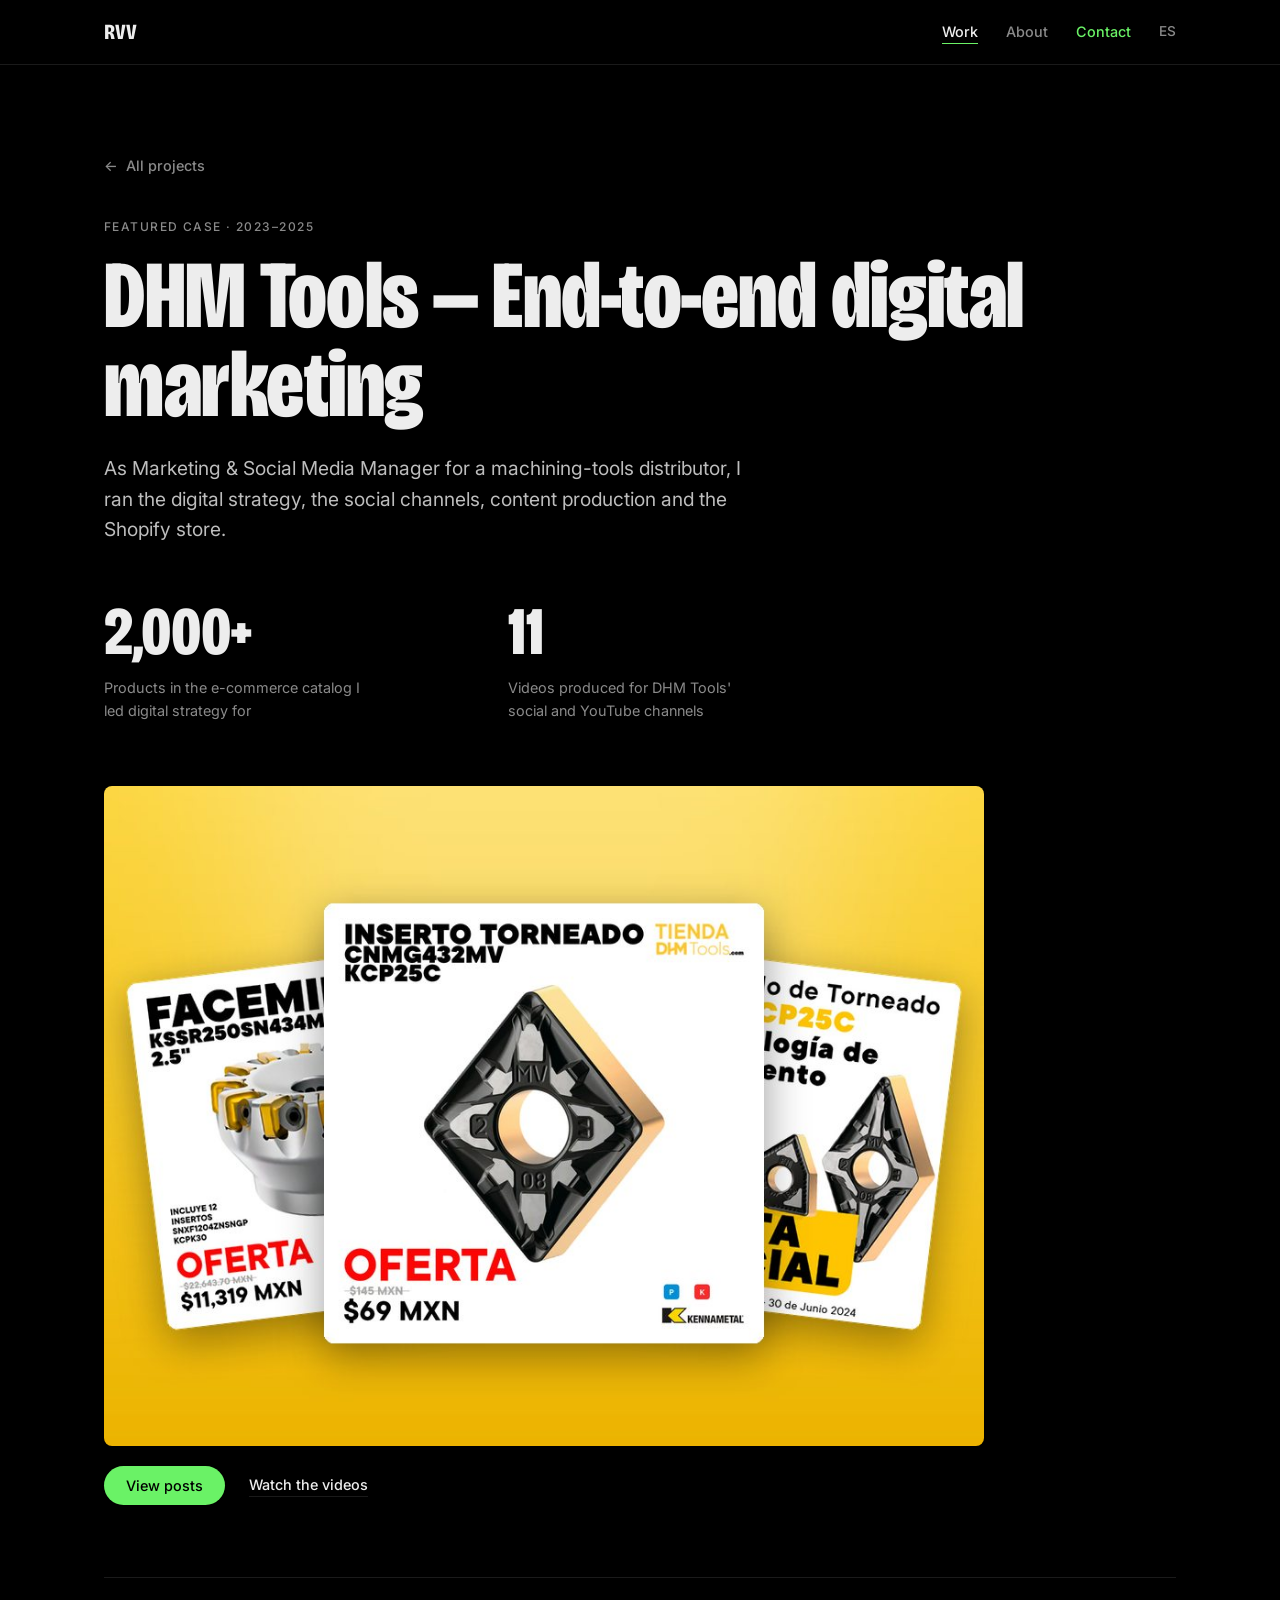
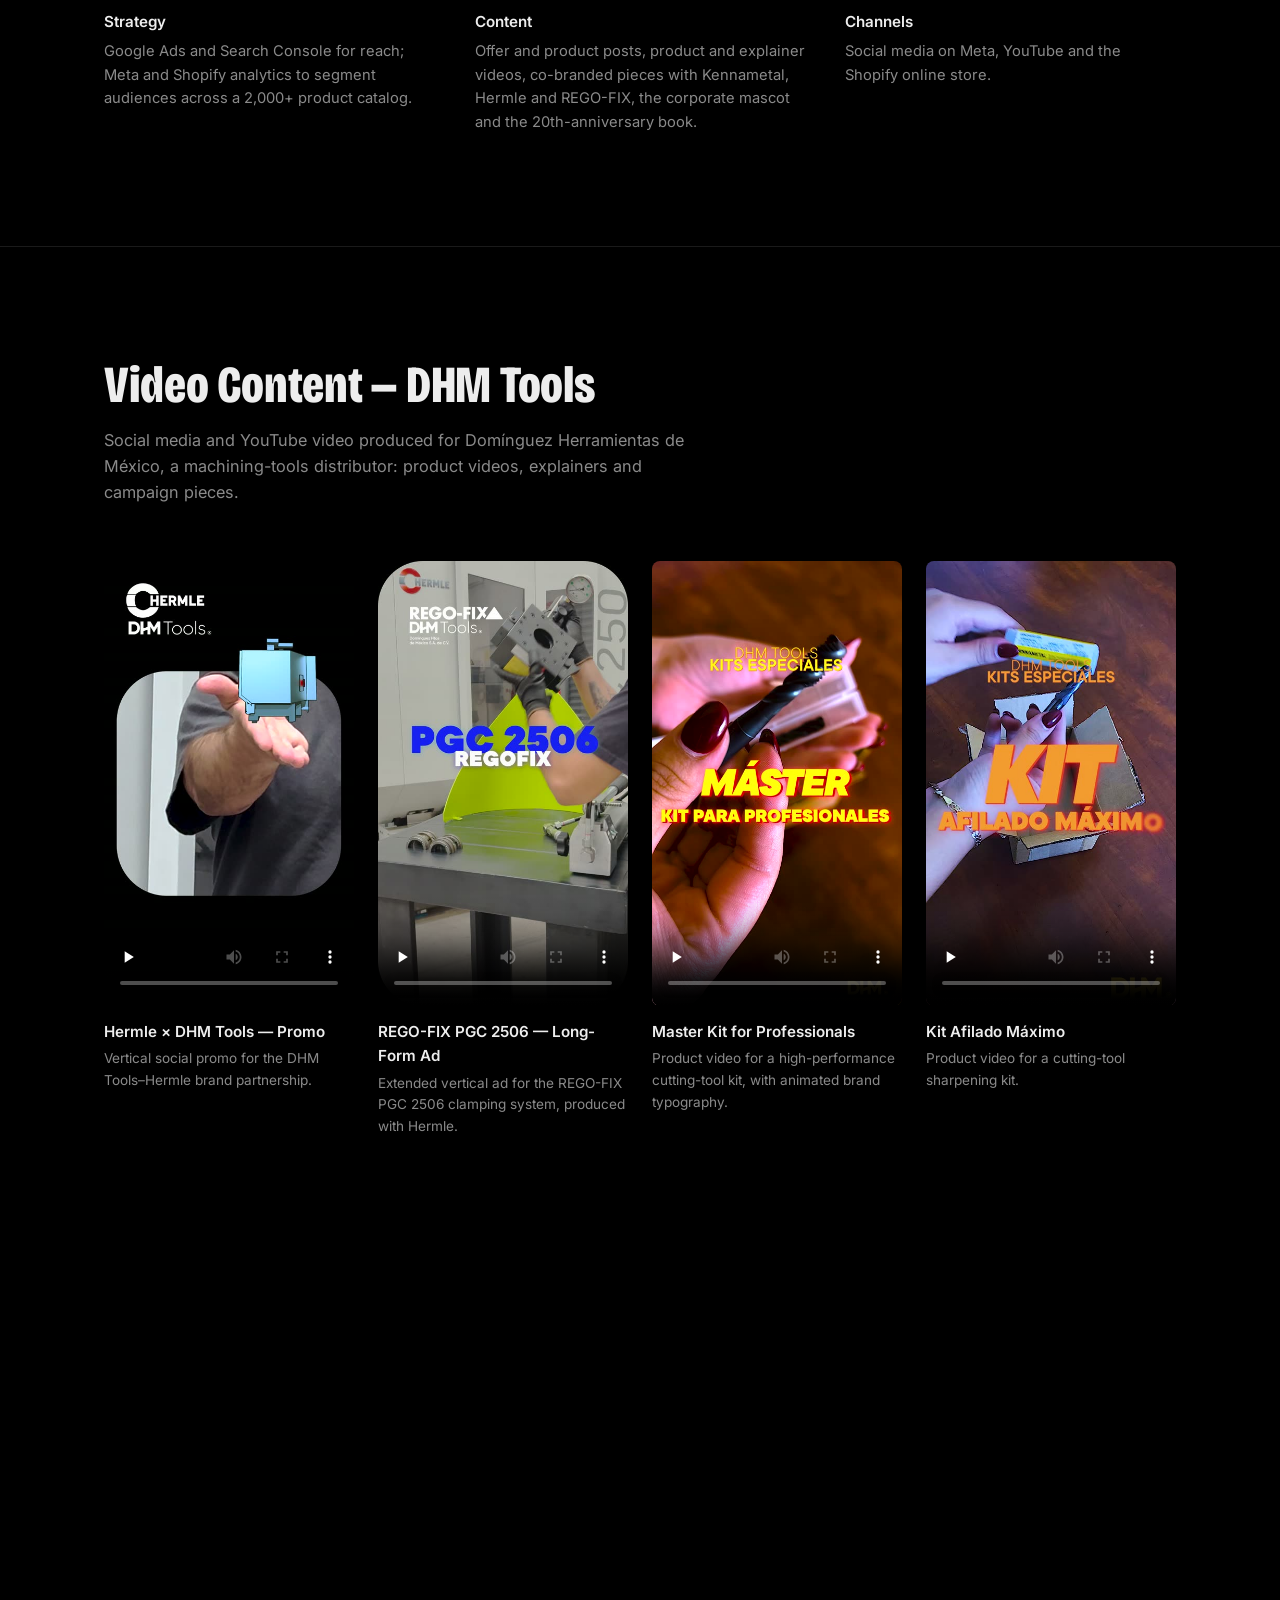
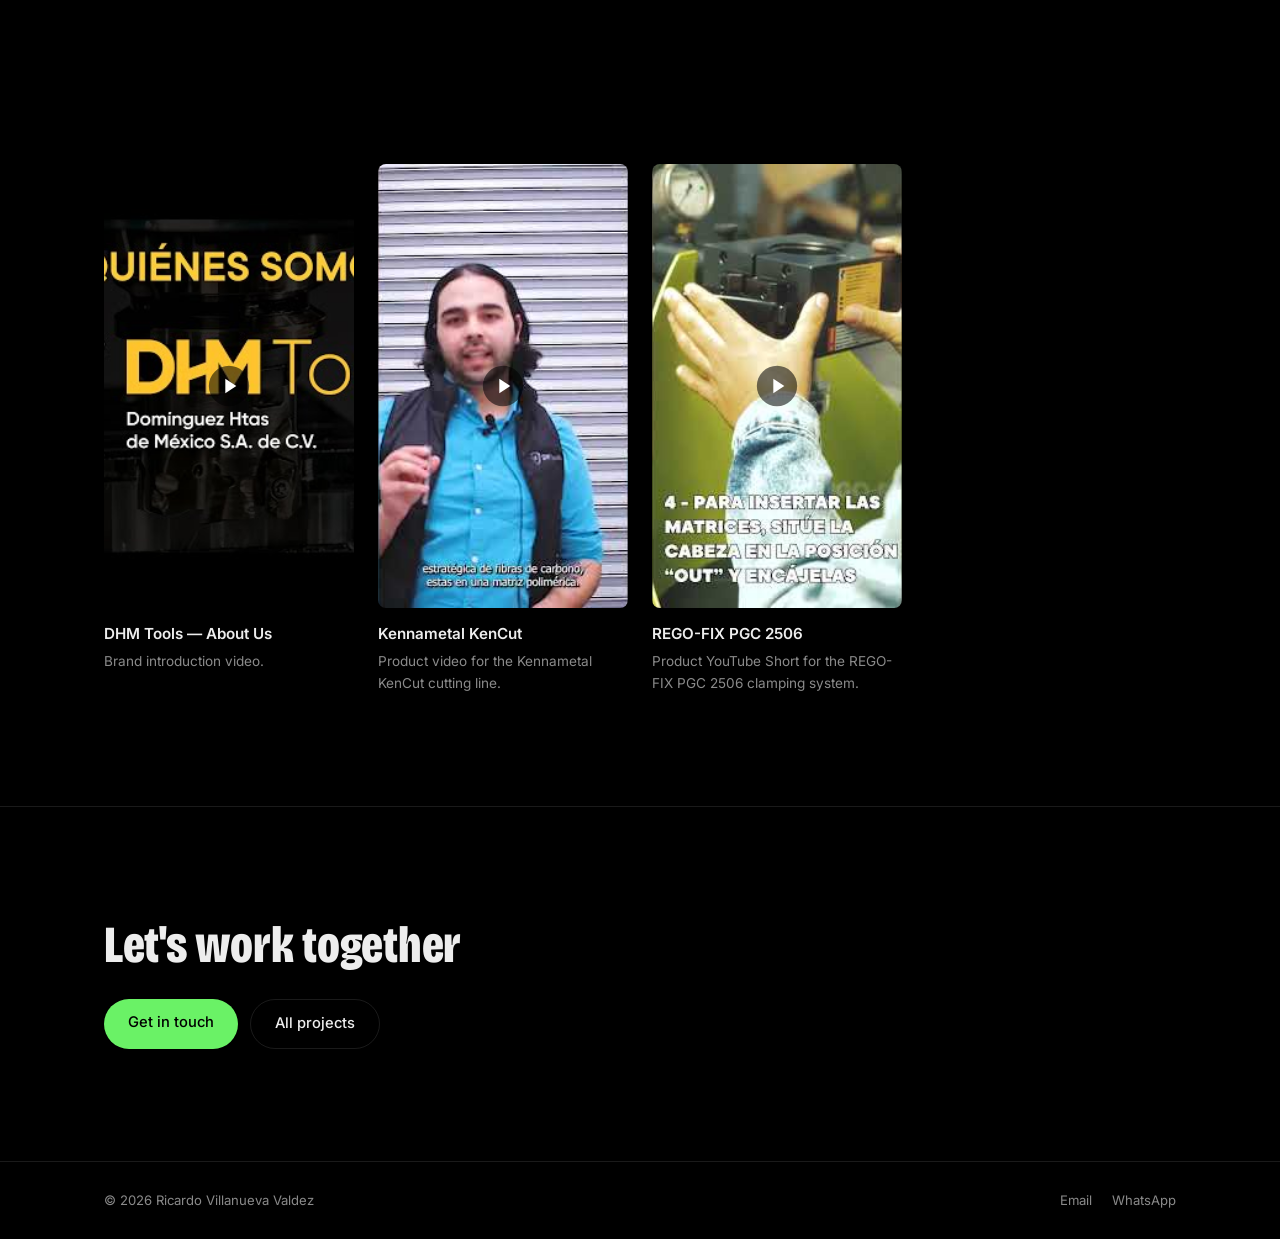
==== dhm.html @ f590eef9 "Split the portfolio into Home / Work / DHM case / About / Contact pages - Home's first screen is jus" ====
<!DOCTYPE html>
<html lang="en">
<head>
<meta charset="UTF-8">
<meta name="viewport" content="width=device-width, initial-scale=1.0">
<meta name="theme-color" content="#000000">
<title>DHM Tools case — Ricardo Villanueva Valdez</title>
<meta name="description" content="Case study: end-to-end digital marketing for DHM Tools — strategy, social media, content production and the Shopify store.">
<meta property="og:type" content="website">
<meta property="og:title" content="DHM Tools case — Ricardo Villanueva Valdez">
<meta property="og:description" content="Case study: end-to-end digital marketing for DHM Tools — strategy, social media, content production and the Shopify store.">
<link rel="preconnect" href="https://fonts.googleapis.com">
<link rel="preconnect" href="https://fonts.gstatic.com" crossorigin>
<link href="https://fonts.googleapis.com/css2?family=Bricolage+Grotesque:opsz,wdth,wght@96,75..100,700..800&family=Inter:wght@400;500;600&display=swap" rel="stylesheet">
<link rel="stylesheet" href="styles.css">
</head>
<body data-page="dhm">

<header class="nav" id="nav">
  <div class="wrap nav-inner">
    <a href="index.html" class="logo">RVV</a>
    <nav class="nav-links" id="navLinks">
      <a href="work.html" aria-current="true" data-i18n="nav.work">Work</a>
      <a href="about.html" data-i18n="nav.about">About</a>
      <a href="contact.html" class="nav-cta" data-i18n="nav.contact">Contact</a>
      <button class="lang-toggle" id="langToggle" type="button" aria-label="Switch language">ES</button>
    </nav>
  </div>
</header>

<main>

  <section class="section page">
    <div class="wrap">
      <a class="back-link" href="work.html" data-i18n="case.back">All projects</a>
      <p class="eyebrow" data-i18n="case.eyebrow">Featured case · 2023–2025</p>
      <h1 class="page-title" data-i18n="case.title">DHM Tools — End-to-end digital marketing</h1>
      <p class="lead" data-i18n="case.intro">As Marketing &amp; Social Media Manager for a machining-tools distributor, I ran the digital strategy, the social channels, content production and the Shopify store.</p>

      <div class="stats">
        <div class="stat">
          <span class="stat-num">2,000+</span>
          <p class="stat-label" data-i18n="proof.stat1">Products in the e-commerce catalog I led digital strategy for</p>
        </div>
        <div class="stat">
          <span class="stat-num" data-count=".video-card">11</span>
          <p class="stat-label" data-i18n="proof.stat2">Videos produced for DHM Tools' social and YouTube channels</p>
        </div>
      </div>

      <figure class="case-cover">
        <a class="project-media" data-gallery="dhmDesign" href="assets/img/dhm-design-3-full.jpg" target="_blank" rel="noopener" title="Ver galería">
          <img src="assets/img/dhm-cover.jpg" alt="DHM Tools — posts de ofertas y producto para redes sociales">
          <span class="gallery-badge" aria-hidden="true"></span>
        </a>
        <figcaption class="case-actions">
          <button type="button" class="case-btn" data-open-gallery="dhmDesign" data-i18n="case.viewPosts">View posts</button>
          <a class="case-link" href="#videos" data-i18n="case.watchVideos">Watch the videos</a>
        </figcaption>
      </figure>

      <dl class="case-points case-points--page">
        <div>
          <dt data-i18n="case.strategy.title">Strategy</dt>
          <dd data-i18n="case.strategy.desc">Google Ads and Search Console for reach; Meta and Shopify analytics to segment audiences across a 2,000+ product catalog.</dd>
        </div>
        <div>
          <dt data-i18n="case.content.title">Content</dt>
          <dd data-i18n="case.content.desc">Offer and product posts, product and explainer videos, co-branded pieces with Kennametal, Hermle and REGO-FIX, the corporate mascot and the 20th-anniversary book.</dd>
        </div>
        <div>
          <dt data-i18n="case.channels.title">Channels</dt>
          <dd data-i18n="case.channels.desc">Social media on Meta, YouTube and the Shopify online store.</dd>
        </div>
      </dl>
    </div>
  </section>

  <section id="videos" class="section section--alt">
    <div class="wrap">
      <h2 class="section-title" data-i18n="videoReel.title">Video Content — DHM Tools</h2>
      <p class="section-sub" data-i18n="videoReel.sub">Social media and YouTube video produced for Domínguez Herramientas de México, a machining-tools distributor: product videos, explainers and campaign pieces.</p>

      <div class="grid-videos">
        <article class="video-card">
          <div class="video-media">
            <video controls preload="none" poster="assets/video/dhm-final-ahora-si-poster.jpg">
              <source src="assets/video/dhm-final-ahora-si.mp4" type="video/mp4">
            </video>
          </div>
          <div class="video-body">
            <h3 data-i18n="projects.dhmHermle.title">Hermle × DHM Tools — Promo</h3>
            <p data-i18n="projects.dhmHermle.desc">Vertical social promo for the DHM Tools–Hermle brand partnership.</p>
          </div>
        </article>

        <article class="video-card">
          <div class="video-media">
            <video controls preload="none" poster="assets/video/dhm-final-publi-poster.jpg">
              <source src="assets/video/dhm-final-publi.mp4" type="video/mp4">
            </video>
          </div>
          <div class="video-body">
            <h3 data-i18n="projects.dhmPubli.title">DHM Tools — Brand Ad</h3>
            <p data-i18n="projects.dhmPubli.desc">Vertical ad piece for DHM Tools social media campaigns.</p>
          </div>
        </article>

        <article class="video-card">
          <div class="video-media">
            <video controls preload="none" poster="assets/video/dhm-kit-profesionales-poster.jpg">
              <source src="assets/video/dhm-kit-profesionales.mp4" type="video/mp4">
            </video>
          </div>
          <div class="video-body">
            <h3 data-i18n="projects.dhmKitPro.title">Master Kit for Professionals</h3>
            <p data-i18n="projects.dhmKitPro.desc">Product video for a high-performance cutting-tool kit, with animated brand typography.</p>
          </div>
        </article>

        <article class="video-card">
          <div class="video-media">
            <video controls preload="none" poster="assets/video/dhm-kit-afilado-maximo-poster.jpg">
              <source src="assets/video/dhm-kit-afilado-maximo.mp4" type="video/mp4">
            </video>
          </div>
          <div class="video-body">
            <h3 data-i18n="projects.dhmKitAfilado.title">Kit Afilado Máximo</h3>
            <p data-i18n="projects.dhmKitAfilado.desc">Product video for a cutting-tool sharpening kit.</p>
          </div>
        </article>

        <article class="video-card">
          <div class="video-media">
            <video controls preload="none" poster="assets/video/dhm-acero-poster.jpg">
              <source src="assets/video/dhm-acero.mp4" type="video/mp4">
            </video>
          </div>
          <div class="video-body">
            <h3 data-i18n="projects.dhmAcero.title">ACERO (Steel)</h3>
            <p data-i18n="projects.dhmAcero.desc">Animated explainer on steel grades for cutting tools.</p>
          </div>
        </article>

        <article class="video-card">
          <div class="video-media">
            <video controls preload="none" poster="assets/video/dhm-dia-del-ingeniero-poster.jpg">
              <source src="assets/video/dhm-dia-del-ingeniero.mp4" type="video/mp4">
            </video>
          </div>
          <div class="video-body">
            <h3 data-i18n="projects.dhmIngeniero.title">Engineer's Day</h3>
            <p data-i18n="projects.dhmIngeniero.desc">Commemorative video for the Engineer's Day campaign.</p>
          </div>
        </article>

        <article class="video-card">
          <a class="video-media" href="https://youtu.be/N_RsyqBEWCQ" target="_blank" rel="noopener" title="Ver en YouTube">
            <img src="assets/video/dhm-yt-ktm-3vsf-poster.jpg" alt="KTM 3VSF" loading="lazy">
            <span class="play-badge" aria-hidden="true"><svg viewBox="0 0 24 24" fill="white"><circle cx="12" cy="12" r="11" fill="rgba(0,0,0,0.55)"/><path d="M10 8l6 4-6 4z" fill="white"/></svg></span>
          </a>
          <div class="video-body">
            <h3 data-i18n="projects.dhmKtm.title">KTM 3VSF</h3>
            <p data-i18n="projects.dhmKtm.desc">Product video for the KTM 3VSF grinding machine.</p>
          </div>
        </article>

        <article class="video-card">
          <a class="video-media video-media--wide" href="https://youtu.be/oJQb-z72P_o" target="_blank" rel="noopener" title="Ver en YouTube">
            <img src="assets/video/dhm-yt-rectificadora-kent-poster.jpg" alt="Rectificadora CGS 618M de Kent USA" loading="lazy">
            <span class="play-badge" aria-hidden="true"><svg viewBox="0 0 24 24" fill="white"><circle cx="12" cy="12" r="11" fill="rgba(0,0,0,0.55)"/><path d="M10 8l6 4-6 4z" fill="white"/></svg></span>
          </a>
          <div class="video-body">
            <h3 data-i18n="projects.dhmKent.title">Kent USA CGS 618M Grinder</h3>
            <p data-i18n="projects.dhmKent.desc">Product video for the Kent USA CGS 618M cylindrical grinder.</p>
          </div>
        </article>

        <article class="video-card">
          <a class="video-media" href="https://youtu.be/REu9yi24cR8" target="_blank" rel="noopener" title="Ver en YouTube">
            <img src="assets/video/dhm-yt-conocenos-poster.jpg" alt="DHM Tools — Conócenos" loading="lazy">
            <span class="play-badge" aria-hidden="true"><svg viewBox="0 0 24 24" fill="white"><circle cx="12" cy="12" r="11" fill="rgba(0,0,0,0.55)"/><path d="M10 8l6 4-6 4z" fill="white"/></svg></span>
          </a>
          <div class="video-body">
            <h3 data-i18n="projects.dhmConocenos.title">DHM Tools — About Us</h3>
            <p data-i18n="projects.dhmConocenos.desc">Brand introduction video.</p>
          </div>
        </article>

        <article class="video-card">
          <a class="video-media" href="https://youtu.be/rIg2DRBKunM" target="_blank" rel="noopener" title="Ver en YouTube">
            <img src="assets/video/dhm-yt-kencut-kennametal-poster.jpg" alt="KenCut de Kennametal" loading="lazy">
            <span class="play-badge" aria-hidden="true"><svg viewBox="0 0 24 24" fill="white"><circle cx="12" cy="12" r="11" fill="rgba(0,0,0,0.55)"/><path d="M10 8l6 4-6 4z" fill="white"/></svg></span>
          </a>
          <div class="video-body">
            <h3 data-i18n="projects.dhmKencut.title">Kennametal KenCut</h3>
            <p data-i18n="projects.dhmKencut.desc">Product video for the Kennametal KenCut cutting line.</p>
          </div>
        </article>

        <article class="video-card">
          <a class="video-media" href="https://youtube.com/shorts/HVVZ8DQklmU" target="_blank" rel="noopener" title="Ver en YouTube">
            <img src="assets/video/dhm-yt-pgc-2506-poster.jpg" alt="REGO-FIX PGC 2506" loading="lazy">
            <span class="play-badge" aria-hidden="true"><svg viewBox="0 0 24 24" fill="white"><circle cx="12" cy="12" r="11" fill="rgba(0,0,0,0.55)"/><path d="M10 8l6 4-6 4z" fill="white"/></svg></span>
          </a>
          <div class="video-body">
            <h3 data-i18n="projects.dhmPgc.title">REGO-FIX PGC 2506</h3>
            <p data-i18n="projects.dhmPgc.desc">Product YouTube Short for the REGO-FIX PGC 2506 clamping system.</p>
          </div>
        </article>
      </div>
    </div>
  </section>

  <section class="section next">
    <div class="wrap next-inner">
      <h2 class="section-title" data-i18n="contact.title">Let's work together</h2>
      <div class="hero-actions">
        <a href="contact.html" class="btn btn-primary" data-i18n="hero.cta2">Get in touch</a>
        <a href="work.html" class="btn btn-ghost" data-i18n="case.back">All projects</a>
      </div>
    </div>
  </section>

  <div class="lightbox" id="lightbox" aria-hidden="true">
    <button class="lightbox-close" id="lightboxClose" aria-label="Close">&times;</button>
    <button class="lightbox-nav lightbox-prev" id="lightboxPrev" aria-label="Previous">&#10094;</button>
    <img class="lightbox-img" id="lightboxImg" src="" alt="">
    <p class="lightbox-caption" id="lightboxCaption"></p>
    <button class="lightbox-nav lightbox-next" id="lightboxNext" aria-label="Next">&#10095;</button>
    <div class="lightbox-counter" id="lightboxCounter"></div>
  </div>
</main>

<footer class="footer">
  <div class="wrap footer-inner">
    <p>&copy; <span id="year"></span> Ricardo Villanueva Valdez</p>
    <p class="footer-links"><a href="mailto:ricardovillanueva0399@gmail.com" data-i18n="footer.email">Email</a><a href="https://wa.me/526144042554" target="_blank" rel="noopener">WhatsApp</a></p>
  </div>
</footer>

<script src="script.js"></script>
</body>
</html>
---- styles.css ----
:root{
  color-scheme:dark;
  --black:#000000;
  --surface:#0d0d0d;
  --ink:#ededed;
  --ink-soft:#bdbdbd;
  --muted:#8a8a8a;
  --border:rgba(255,255,255,0.1);
  --neon:#6AF266;
  --mint:#A1FF9E;
  --radius:8px;
  --maxw:1120px;
  --nav-h:64px;
  --ff-display:'Bricolage Grotesque', 'Arial Narrow', sans-serif;
  --ff:'Inter', system-ui, sans-serif;
  --ease:cubic-bezier(.16,.84,.44,1);
}

*,*::before,*::after{box-sizing:border-box;}
html{scroll-behavior:smooth;}
body{
  margin:0;min-height:100vh;min-height:100svh;
  display:flex;flex-direction:column;
  font-family:var(--ff);
  color:var(--ink);
  background:var(--black);
  line-height:1.6;
  -webkit-font-smoothing:antialiased;
}
main{flex:1;}
img{max-width:100%;display:block;}
a{color:inherit;}
[hidden]{display:none!important;}
a:focus-visible,button:focus-visible{outline:2px solid var(--neon);outline-offset:3px;}
.wrap{max-width:var(--maxw);margin:0 auto;padding:0 24px;}

/* Display type: the name, page and section titles, big numbers */
.intro-name,.page-title,.section-title,.stat-num,.contact-email{
  font-family:var(--ff-display);font-weight:800;font-stretch:75%;
  letter-spacing:-0.005em;line-height:.92;
}

/* Scroll-reveal */
.reveal{
  opacity:0;transform:translateY(16px);
  transition:opacity .6s var(--ease), transform .6s var(--ease);
}
.reveal.is-visible{opacity:1;transform:none;}

@media (prefers-reduced-motion: reduce){
  html{scroll-behavior:auto;}
  *,*::before,*::after{animation-duration:.001ms!important;animation-delay:0s!important;transition-duration:.001ms!important;}
  .reveal{opacity:1!important;transform:none!important;}
}

/* Nav: always visible, three tabs + language */
.nav{
  position:sticky;top:0;z-index:50;
  background:rgba(0,0,0,0.85);
  backdrop-filter:blur(8px);
  border-bottom:1px solid var(--border);
}
.nav-inner{display:flex;align-items:center;justify-content:space-between;gap:16px;height:var(--nav-h);}
.logo{font-family:var(--ff-display);font-weight:800;font-stretch:75%;font-size:1.35rem;letter-spacing:0.01em;text-decoration:none;}
.nav-links{display:flex;align-items:center;gap:28px;}
.nav-links a{text-decoration:none;font-weight:500;font-size:0.9rem;color:var(--muted);transition:color .2s ease;}
.nav-links a:hover,.nav-links a[aria-current]{color:var(--ink);}
.nav-links a[aria-current]{text-decoration:underline;text-decoration-color:var(--neon);text-underline-offset:6px;text-decoration-thickness:1px;}
.nav-links a.nav-cta{color:var(--neon);}
.nav-links a.nav-cta:hover{color:var(--mint);}
.lang-toggle{
  font-family:var(--ff);font-weight:500;font-size:0.85rem;line-height:1;
  background:none;color:var(--muted);border:0;padding:4px 0;cursor:pointer;
  transition:color .2s ease;
}
.lang-toggle:hover{color:var(--ink);}

/* Home: first screen is the name and what he does */
.intro{
  min-height:calc(100vh - var(--nav-h));min-height:calc(100svh - var(--nav-h));
  display:flex;flex-direction:column;justify-content:center;
  padding:72px 0;border-bottom:1px solid var(--border);
}
.intro-inner{width:100%;animation:fadeUp .9s var(--ease) both;}
@keyframes fadeUp{from{opacity:0;transform:translateY(12px);}}
.tags{display:flex;flex-wrap:wrap;margin:0 0 24px;}
.tag{font-weight:500;font-size:0.78rem;text-transform:uppercase;letter-spacing:0.12em;color:var(--muted);}
.tag:not(:last-child)::after{content:'/';margin:0 12px;opacity:0.5;}
.intro-name{font-size:clamp(3.2rem,11vw,9rem);color:#f4f4f4;margin:0 0 32px;}
.intro-role{font-size:clamp(1.05rem,1.6vw,1.25rem);color:var(--ink-soft);max-width:600px;margin:0 0 36px;}
.hero-actions{display:flex;gap:12px;flex-wrap:wrap;}

.btn{
  display:inline-block;padding:12px 24px;border-radius:999px;font-weight:500;
  text-decoration:none;font-size:0.92rem;
  transition:background-color .2s ease, border-color .2s ease, color .2s ease;
}
.btn-primary{background:var(--neon);color:var(--black);}
.btn-primary:hover{background:var(--mint);}
.btn-ghost{color:var(--ink);border:1px solid var(--border);}
.btn-ghost:hover{border-color:var(--ink);}

/* Sections and page heads */
.section{padding:112px 0;}
.section--alt{border-top:1px solid var(--border);border-bottom:1px solid var(--border);}
.section--alt + .section--alt{border-top:0;}
.section--flush{padding-top:0;}
.section.page{padding:88px 0 112px;}
.page-title{font-size:clamp(2.8rem,8vw,6rem);margin:0 0 24px;}
.section-title{font-size:clamp(2rem,4.5vw,3.25rem);line-height:1;margin:0 0 16px;}
.section-sub{color:var(--muted);max-width:600px;margin:0 0 56px;font-size:1.02rem;}
.lead{font-size:clamp(1.05rem,1.5vw,1.2rem);color:var(--ink-soft);max-width:640px;margin:0 0 56px;}
.lead:last-child{margin-bottom:0;}
.eyebrow{font-weight:500;font-size:0.75rem;text-transform:uppercase;letter-spacing:0.12em;color:var(--muted);margin:0 0 16px;}
.section-head{display:flex;flex-wrap:wrap;align-items:baseline;justify-content:space-between;gap:12px 24px;margin-bottom:48px;}
.section-head .section-title{margin:0;}
.more-link,.back-link{font-weight:500;font-size:0.9rem;text-decoration:none;}
.more-link{color:var(--neon);}
.more-link::after{content:'\2192';display:inline-block;margin-left:8px;transition:transform .2s ease;}
.more-link:hover::after{transform:translateX(4px);}
.back-link{display:inline-block;color:var(--muted);margin-bottom:40px;transition:color .2s ease;}
.back-link::before{content:'\2190';display:inline-block;margin-right:8px;}
.back-link:hover{color:var(--ink);}

/* Closing call to action on inner pages */
.next-inner{display:flex;flex-direction:column;align-items:flex-start;gap:28px;}
.next-inner .section-title{margin:0;}

/* Brands strip (home) */
.proof{padding:56px 0;}
.brands{display:flex;flex-wrap:wrap;align-items:baseline;gap:8px 24px;}
.brands-label{font-weight:500;font-size:0.75rem;text-transform:uppercase;letter-spacing:0.12em;color:var(--muted);}
.brands-list{list-style:none;margin:0;padding:0;display:flex;flex-wrap:wrap;font-size:0.92rem;}
.brands-list li{white-space:nowrap;}
.brands-list li:not(:last-child)::after{content:'·';margin:0 10px;color:var(--muted);}

/* Stats (DHM case) */
.stats{display:grid;grid-template-columns:repeat(auto-fit,minmax(220px,1fr));gap:32px 48px;max-width:760px;margin:0 0 64px;}
.stat-num{display:inline-block;font-size:clamp(2.8rem,6vw,4.25rem);}
.stat-label{margin:12px 0 0;color:var(--muted);font-size:0.9rem;max-width:260px;}

/* Expertise: one row per area (About) */
.grid-work{border-bottom:1px solid var(--border);margin-top:40px;}
.card{
  display:grid;grid-template-columns:4rem minmax(0,1fr) minmax(0,1.4fr);column-gap:32px;
  padding:32px 0;border-top:1px solid var(--border);
}
.card-media{grid-column:1;grid-row:1 / span 3;}
.card-icon{font-size:0.85rem;color:var(--muted);font-variant-numeric:tabular-nums;}
.card h3{grid-column:2;grid-row:1 / span 3;font-size:1.15rem;font-weight:600;letter-spacing:-0.01em;margin:0;}
.card > p,.card-link{grid-column:3;}
.card p{margin:0;color:var(--muted);font-size:0.95rem;}
.card p.card-tools{display:flex;flex-wrap:wrap;margin-top:12px;font-size:0.8rem;}
.card-tools span{white-space:nowrap;}
.card-tools span:not(:last-child)::after{content:'·';margin:0 8px;}
.card-link{justify-self:start;margin-top:14px;font-weight:500;font-size:0.85rem;color:var(--neon);text-decoration:none;}
.card-link::after{content:'\2192';display:inline-block;margin-left:6px;transition:transform .2s ease;}
.card-link:hover::after{transform:translateX(4px);}

/* Projects */
.lead + .filters{margin-top:-16px;}
.filters{display:flex;flex-wrap:wrap;gap:8px 24px;margin:0 0 48px;}
.filter-btn{
  font-family:var(--ff);font-weight:500;font-size:0.9rem;line-height:1;
  background:none;color:var(--muted);border:0;border-bottom:1px solid transparent;
  padding:6px 0;cursor:pointer;transition:color .2s ease, border-color .2s ease;
}
.filter-btn:hover{color:var(--ink);}
.filter-btn.is-active{color:var(--ink);border-bottom-color:var(--neon);}
.grid-projects{display:grid;grid-template-columns:repeat(auto-fit,minmax(280px,1fr));gap:56px 32px;}
.project{display:flex;flex-direction:column;}
.project-media{display:block;position:relative;aspect-ratio:4/3;overflow:hidden;border-radius:var(--radius);background:var(--surface);cursor:pointer;}
.project-media img{width:100%;height:100%;object-fit:cover;transition:transform .6s var(--ease);}
.project-media:hover img{transform:scale(1.03);}
.gallery-badge{
  position:absolute;bottom:10px;right:10px;background:rgba(0,0,0,0.7);color:#fff;
  font-weight:500;font-size:0.75rem;padding:3px 9px;border-radius:999px;
  opacity:0;transition:opacity .2s ease;
}
.gallery-badge:empty{display:none;}
.project-media:hover .gallery-badge{opacity:1;}
.project-body{display:flex;flex-direction:column;flex:1;padding-top:18px;}
.project-tag{font-weight:500;font-size:0.72rem;text-transform:uppercase;letter-spacing:0.1em;color:var(--muted);margin-bottom:8px;}
.project-body h3{font-size:1.05rem;font-weight:600;letter-spacing:-0.01em;margin:0 0 6px;}
.project-body p{margin:0;color:var(--muted);font-size:0.92rem;}
.project-body .project-meta{margin-top:auto;padding-top:12px;font-size:0.8rem;opacity:0.7;}

/* Featured case card (Work) */
.project--featured{grid-column:1 / -1;display:grid;grid-template-columns:minmax(0,1.4fr) minmax(0,1fr);gap:0 48px;align-items:center;}
.project--featured .project-body{padding:0;}
.project--featured h3{font-family:var(--ff-display);font-weight:800;font-stretch:75%;font-size:clamp(1.8rem,3.2vw,2.6rem);letter-spacing:0;line-height:.98;margin-bottom:16px;}
.project--featured .project-body > p{font-size:1rem;}
.case-actions{display:flex;flex-wrap:wrap;align-items:center;gap:12px 24px;margin-top:28px;}
.case-btn{
  display:inline-block;font-family:var(--ff);font-weight:500;font-size:0.9rem;cursor:pointer;text-decoration:none;
  background:var(--neon);color:var(--black);border:0;border-radius:999px;padding:11px 22px;
  transition:background-color .2s ease;
}
.case-btn:hover{background:var(--mint);}
.case-link{
  font-family:var(--ff);font-weight:500;font-size:0.9rem;color:var(--ink);text-decoration:none;cursor:pointer;
  background:none;border:0;border-bottom:1px solid var(--border);padding:0;transition:border-color .2s ease;
}
.case-link:hover{border-color:var(--ink);}
@media (max-width:820px){
  .project--featured{grid-template-columns:1fr;}
  .project--featured .project-body{padding-top:20px;}
}

/* DHM case page */
.case-cover{margin:0;max-width:880px;}
.case-cover .case-actions{margin-top:20px;}
.case-points{
  margin:0;display:grid;grid-template-columns:repeat(3,minmax(0,1fr));gap:24px 40px;
}
.case-points--page{margin-top:72px;padding-top:32px;border-top:1px solid var(--border);}
.case-points dt{font-weight:600;font-size:0.95rem;margin-bottom:6px;}
.case-points dd{margin:0;color:var(--muted);font-size:0.92rem;}
@media (max-width:820px){
  .case-points{grid-template-columns:1fr;}
}

/* Lightbox */
.lightbox{
  position:fixed;inset:0;background:rgba(0,0,0,0.95);z-index:300;
  display:flex;align-items:center;justify-content:center;
  opacity:0;pointer-events:none;transition:opacity .25s ease;
}
.lightbox.is-open{opacity:1;pointer-events:auto;}
.lightbox-img{max-width:88vw;max-height:82vh;border-radius:4px;}
.lightbox-close,.lightbox-nav{
  position:absolute;background:none;color:#fff;border:0;opacity:0.7;
  cursor:pointer;display:flex;align-items:center;justify-content:center;
  transition:opacity .2s ease;
}
.lightbox-close:hover,.lightbox-nav:hover{opacity:1;}
.lightbox-close{top:16px;right:16px;width:44px;height:44px;font-size:1.6rem;line-height:1;}
.lightbox-nav{top:50%;transform:translateY(-50%);width:48px;height:48px;font-size:1.1rem;}
.lightbox-prev{left:12px;}
.lightbox-next{right:12px;}
.lightbox-caption{
  position:absolute;top:26px;left:50%;transform:translateX(-50%);max-width:70vw;margin:0;
  color:#fff;font-weight:500;font-size:0.9rem;text-align:center;
}
.lightbox-caption:empty{display:none;}
.lightbox-counter{
  position:absolute;bottom:22px;left:50%;transform:translateX(-50%);
  color:var(--muted);font-size:0.85rem;font-variant-numeric:tabular-nums;
}
@media (max-width:640px){
  .lightbox-prev{left:4px;}
  .lightbox-next{right:4px;}
}

/* Video reel (DHM case) */
.grid-videos{display:grid;grid-template-columns:repeat(auto-fit,minmax(200px,1fr));gap:48px 24px;}
.video-card{display:flex;flex-direction:column;}
.video-media{display:block;position:relative;aspect-ratio:9/16;border-radius:var(--radius);background:var(--surface);overflow:hidden;}
.video-media--wide{aspect-ratio:16/9;}
.video-media video,.video-media img{width:100%;height:100%;object-fit:cover;display:block;}
.play-badge{position:absolute;inset:0;display:flex;align-items:center;justify-content:center;pointer-events:none;}
.play-badge svg{width:44px;height:44px;}
.video-body{padding-top:14px;}
.video-body h3{font-size:0.95rem;font-weight:600;margin:0 0 4px;}
.video-body p{margin:0;color:var(--muted);font-size:0.85rem;}

/* Timeline (About) */
.timeline{border-left:1px solid var(--border);padding-left:32px;display:flex;flex-direction:column;gap:48px;margin-top:40px;}
.timeline-item{position:relative;}
.timeline-item::before{
  content:'';position:absolute;left:-36px;top:7px;width:7px;height:7px;border-radius:50%;
  background:var(--muted);
}
.timeline-item--featured::before{background:var(--neon);}
.timeline-date{font-weight:500;font-size:0.78rem;color:var(--muted);text-transform:uppercase;letter-spacing:0.1em;margin-bottom:8px;}
.timeline-body h3{margin:0 0 4px;font-size:1.15rem;font-weight:600;letter-spacing:-0.01em;}
.timeline-org{color:var(--muted);margin:0 0 14px;font-size:0.9rem;}
.timeline-list{margin:0;padding-left:18px;max-width:680px;color:var(--ink);}
.timeline-list li{margin:0 0 6px;}
.timeline-list li:last-child{margin-bottom:0;}
.timeline-list li::marker{color:var(--muted);}
.timeline-badge{
  display:inline-block;vertical-align:middle;margin-left:10px;
  font-size:0.72rem;font-weight:500;text-transform:uppercase;letter-spacing:0.1em;color:var(--neon);
}
.timeline-body p.timeline-links{margin:18px 0 0;display:flex;flex-wrap:wrap;gap:8px 24px;}
.timeline-links a{font-weight:500;font-size:0.85rem;color:var(--neon);text-decoration:none;}
.timeline-links a:hover{color:var(--mint);}

/* Skills (About) */
.skills-grid{display:grid;grid-template-columns:repeat(auto-fit,minmax(200px,1fr));gap:40px 32px;margin-top:40px;}
.skill-group h3{font-size:0.75rem;font-weight:500;text-transform:uppercase;letter-spacing:0.12em;color:var(--muted);margin:0 0 12px;}
.skill-group ul{list-style:none;margin:0;padding:0;}
.skill-group li{padding:10px 0;border-bottom:1px solid var(--border);}

/* Contact page */
.contact-email{
  display:inline-block;font-size:clamp(1.5rem,5.4vw,4rem);line-height:1.05;overflow-wrap:anywhere;
  color:var(--ink);text-decoration:none;border-bottom:2px solid var(--neon);padding-bottom:6px;margin:0 0 48px;
  transition:color .2s ease;
}
.contact-email:hover{color:var(--neon);}
.contact-list{list-style:none;margin:0;padding:0;display:flex;flex-wrap:wrap;gap:12px 32px;}
.contact-list a{font-weight:500;color:var(--muted);text-decoration:none;transition:color .2s ease;}
.contact-list a:hover{color:var(--ink);}

/* Footer */
.footer{padding:28px 0;color:var(--muted);font-size:0.82rem;border-top:1px solid var(--border);}
.footer-inner{display:flex;flex-wrap:wrap;justify-content:space-between;gap:8px 24px;}
.footer p{margin:0;}
.footer-links{display:flex;gap:20px;}
.footer-links a{text-decoration:none;transition:color .2s ease;}
.footer-links a:hover{color:var(--ink);}

@media (max-width:720px){
  .section{padding:80px 0;}
  .section.page{padding:56px 0 80px;}
  .intro{padding:56px 0;}
  .card{grid-template-columns:2.5rem minmax(0,1fr);row-gap:8px;padding:28px 0;}
  .card-media{grid-row:1;}
  .card h3,.card > p,.card-link{grid-column:2;grid-row:auto;}
}
@media (max-width:640px){
  .tags{flex-direction:column;gap:6px;}
  .tag:not(:last-child)::after{content:none;}
}
@media (max-width:480px){
  .wrap{padding:0 20px;}
  .nav-links{gap:16px;}
  .nav-links a,.lang-toggle{font-size:0.82rem;}
  .logo{font-size:1.2rem;}
}
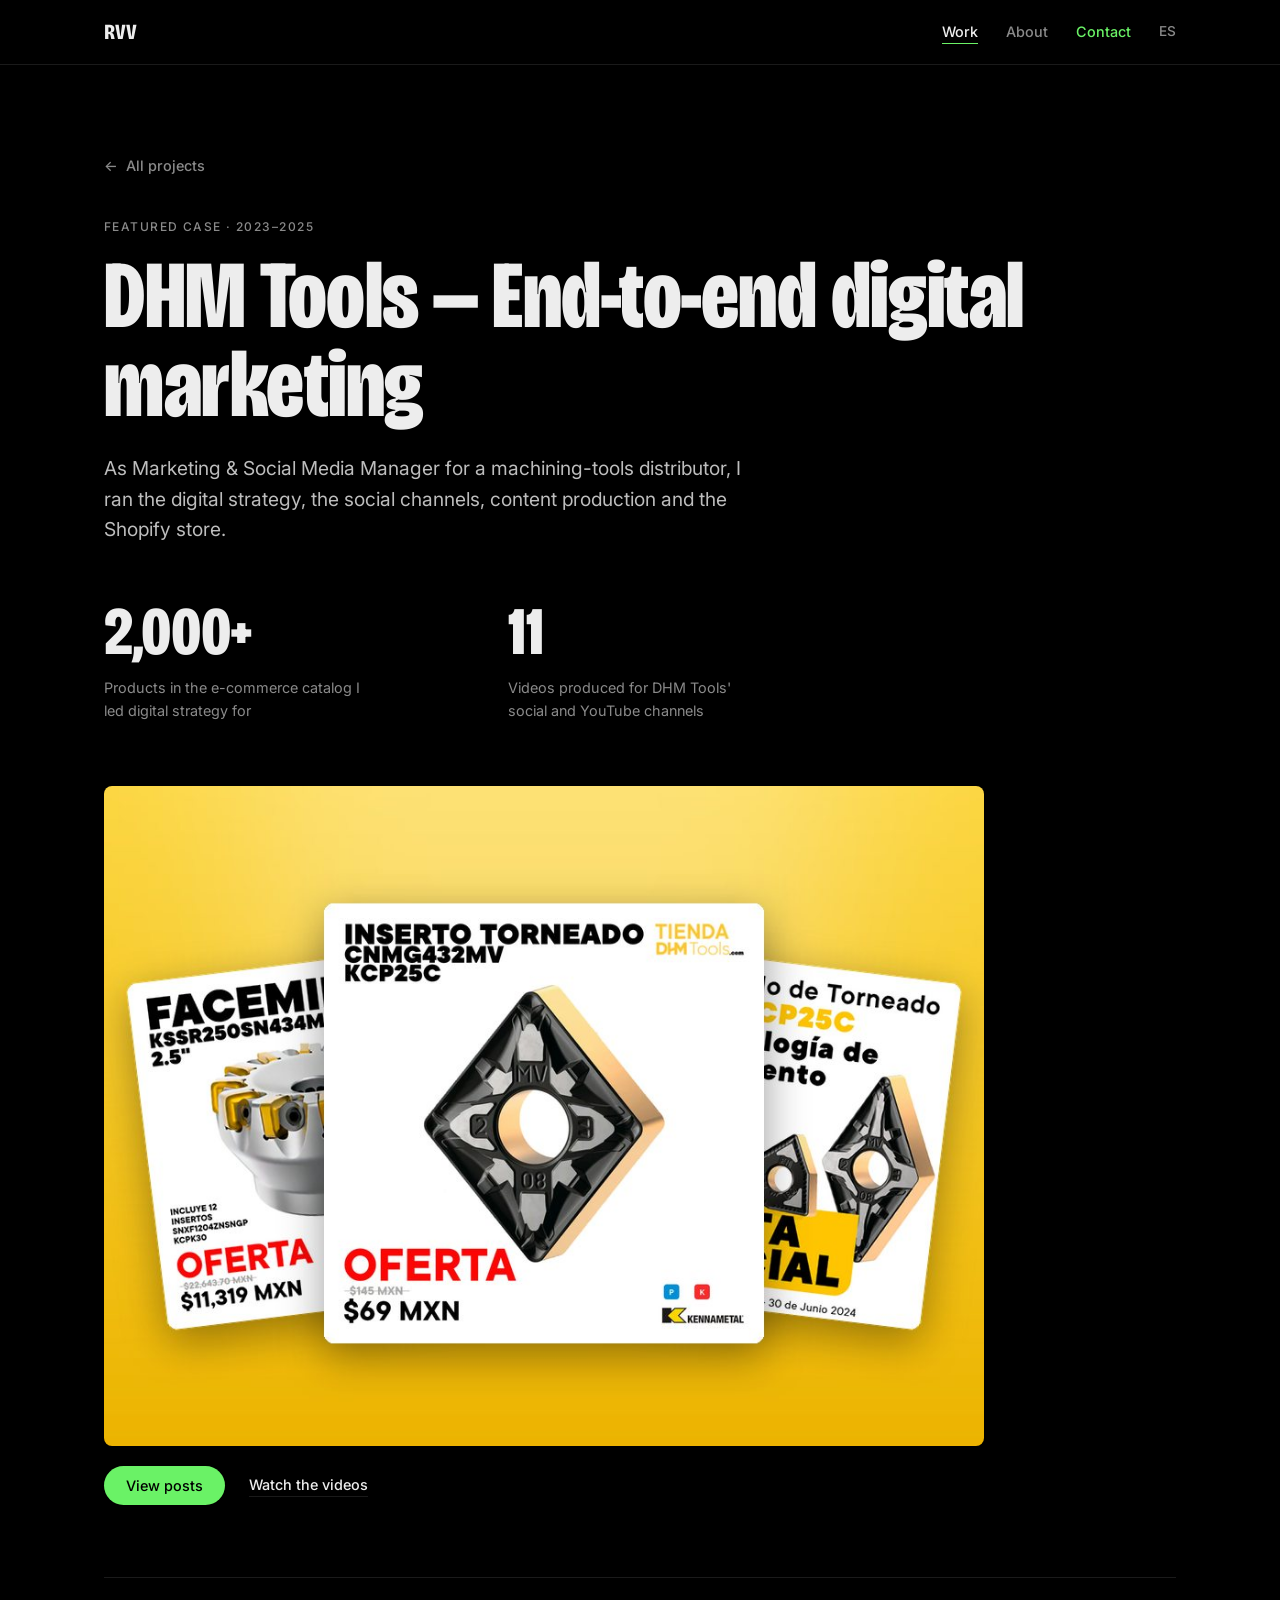
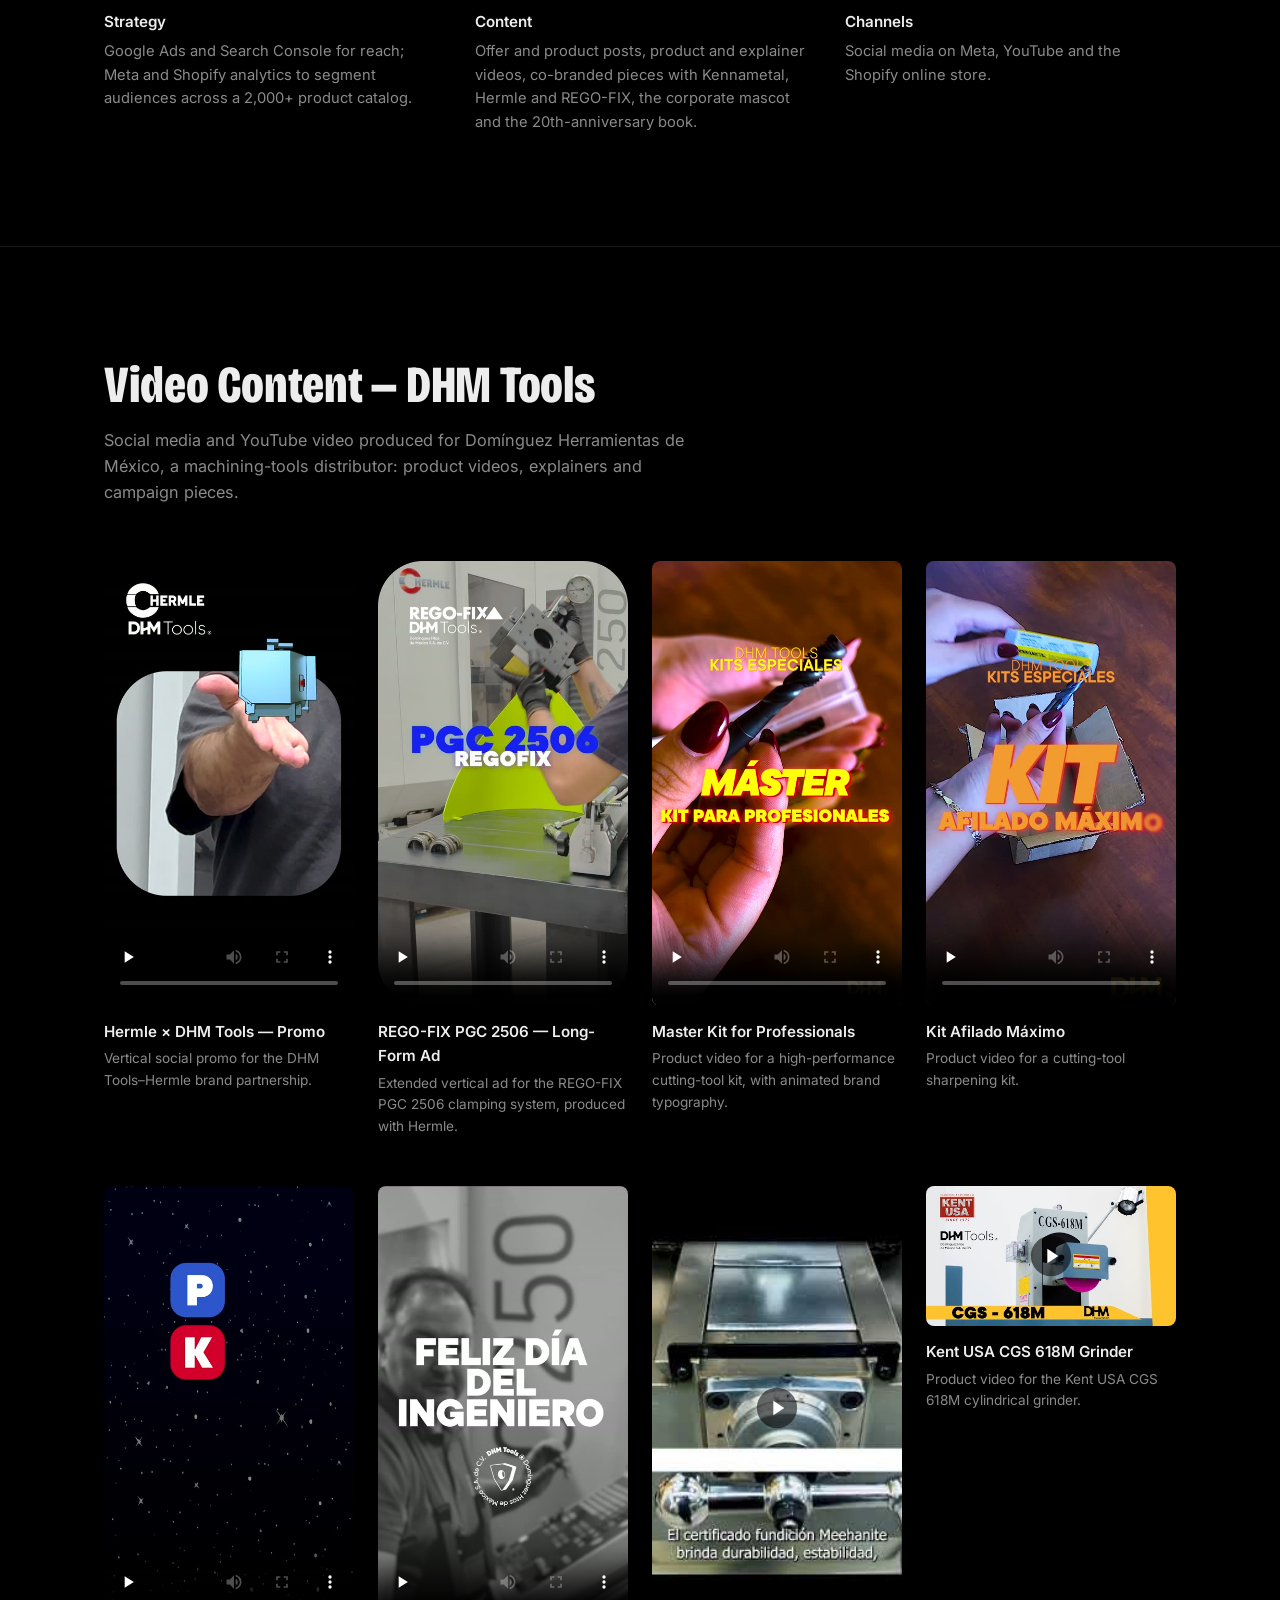
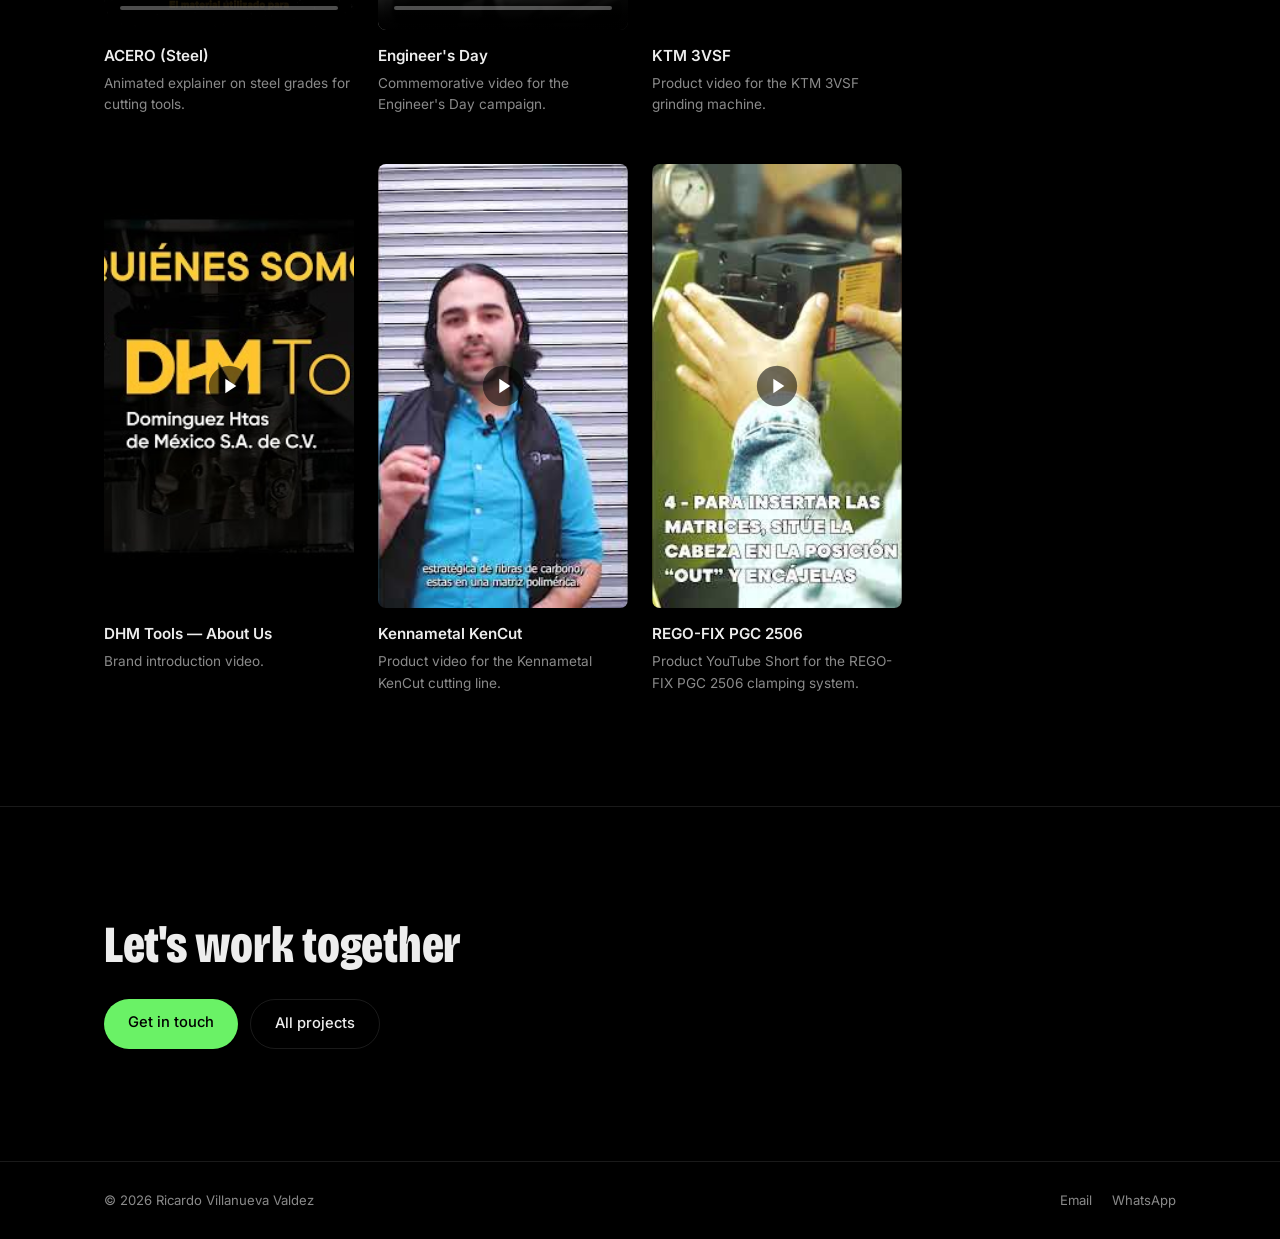
==== commit 21694ab6: "Fix review findings on the multi-page split - Anchored sections (#expertise, #skills, #videos) no lo" ====
--- a/dhm.html
+++ b/dhm.html
@@ -48,16 +48,16 @@
         </div>
       </div>
 
-      <figure class="case-cover">
+      <div class="case-cover">
         <a class="project-media" data-gallery="dhmDesign" href="assets/img/dhm-design-3-full.jpg" target="_blank" rel="noopener" title="Ver galería">
           <img src="assets/img/dhm-cover.jpg" alt="DHM Tools — posts de ofertas y producto para redes sociales">
           <span class="gallery-badge" aria-hidden="true"></span>
         </a>
-        <figcaption class="case-actions">
+        <div class="case-actions">
           <button type="button" class="case-btn" data-open-gallery="dhmDesign" data-i18n="case.viewPosts">View posts</button>
           <a class="case-link" href="#videos" data-i18n="case.watchVideos">Watch the videos</a>
-        </figcaption>
-      </figure>
+        </div>
+      </div>
 
       <dl class="case-points case-points--page">
         <div>
@@ -101,8 +101,8 @@
             </video>
           </div>
           <div class="video-body">
-            <h3 data-i18n="projects.dhmPubli.title">DHM Tools — Brand Ad</h3>
-            <p data-i18n="projects.dhmPubli.desc">Vertical ad piece for DHM Tools social media campaigns.</p>
+            <h3 data-i18n="projects.dhmPubli.title">REGO-FIX PGC 2506 — Long-Form Ad</h3>
+            <p data-i18n="projects.dhmPubli.desc">Extended vertical ad for the REGO-FIX PGC 2506 clamping system, produced with Hermle.</p>
           </div>
         </article>
 
--- a/styles.css
+++ b/styles.css
@@ -17,7 +17,7 @@
 }
 
 *,*::before,*::after{box-sizing:border-box;}
-html{scroll-behavior:smooth;}
+html{scroll-behavior:smooth;scroll-padding-top:var(--nav-h);}
 body{
   margin:0;min-height:100vh;min-height:100svh;
   display:flex;flex-direction:column;
@@ -63,7 +63,7 @@
 .nav-inner{display:flex;align-items:center;justify-content:space-between;gap:16px;height:var(--nav-h);}
 .logo{font-family:var(--ff-display);font-weight:800;font-stretch:75%;font-size:1.35rem;letter-spacing:0.01em;text-decoration:none;}
 .nav-links{display:flex;align-items:center;gap:28px;}
-.nav-links a{text-decoration:none;font-weight:500;font-size:0.9rem;color:var(--muted);transition:color .2s ease;}
+.nav-links a{white-space:nowrap;text-decoration:none;font-weight:500;font-size:0.9rem;color:var(--muted);transition:color .2s ease;}
 .nav-links a:hover,.nav-links a[aria-current]{color:var(--ink);}
 .nav-links a[aria-current]{text-decoration:underline;text-decoration-color:var(--neon);text-underline-offset:6px;text-decoration-thickness:1px;}
 .nav-links a.nav-cta{color:var(--neon);}
@@ -86,7 +86,7 @@
 .tags{display:flex;flex-wrap:wrap;margin:0 0 24px;}
 .tag{font-weight:500;font-size:0.78rem;text-transform:uppercase;letter-spacing:0.12em;color:var(--muted);}
 .tag:not(:last-child)::after{content:'/';margin:0 12px;opacity:0.5;}
-.intro-name{font-size:clamp(3.2rem,11vw,9rem);color:#f4f4f4;margin:0 0 32px;}
+.intro-name{font-size:clamp(3.2rem,min(11vw,17vh),9rem);color:#f4f4f4;margin:0 0 32px;}
 .intro-role{font-size:clamp(1.05rem,1.6vw,1.25rem);color:var(--ink-soft);max-width:600px;margin:0 0 36px;}
 .hero-actions{display:flex;gap:12px;flex-wrap:wrap;}
 
@@ -104,7 +104,7 @@
 .section{padding:112px 0;}
 .section--alt{border-top:1px solid var(--border);border-bottom:1px solid var(--border);}
 .section--alt + .section--alt{border-top:0;}
-.section--flush{padding-top:0;}
+.section.section--flush{padding-top:0;}
 .section.page{padding:88px 0 112px;}
 .page-title{font-size:clamp(2.8rem,8vw,6rem);margin:0 0 24px;}
 .section-title{font-size:clamp(2rem,4.5vw,3.25rem);line-height:1;margin:0 0 16px;}
@@ -181,14 +181,14 @@
 .project-media:hover .gallery-badge{opacity:1;}
 .project-body{display:flex;flex-direction:column;flex:1;padding-top:18px;}
 .project-tag{font-weight:500;font-size:0.72rem;text-transform:uppercase;letter-spacing:0.1em;color:var(--muted);margin-bottom:8px;}
-.project-body h3{font-size:1.05rem;font-weight:600;letter-spacing:-0.01em;margin:0 0 6px;}
+.project-body :is(h2,h3){font-size:1.05rem;font-weight:600;letter-spacing:-0.01em;margin:0 0 6px;}
 .project-body p{margin:0;color:var(--muted);font-size:0.92rem;}
-.project-body .project-meta{margin-top:auto;padding-top:12px;font-size:0.8rem;opacity:0.7;}
+.project-body .project-meta{margin-top:auto;padding-top:12px;font-size:0.8rem;}
 
 /* Featured case card (Work) */
 .project--featured{grid-column:1 / -1;display:grid;grid-template-columns:minmax(0,1.4fr) minmax(0,1fr);gap:0 48px;align-items:center;}
 .project--featured .project-body{padding:0;}
-.project--featured h3{font-family:var(--ff-display);font-weight:800;font-stretch:75%;font-size:clamp(1.8rem,3.2vw,2.6rem);letter-spacing:0;line-height:.98;margin-bottom:16px;}
+.project--featured :is(h2,h3){font-family:var(--ff-display);font-weight:800;font-stretch:75%;font-size:clamp(1.8rem,3.2vw,2.6rem);letter-spacing:0;line-height:.98;margin-bottom:16px;}
 .project--featured .project-body > p{font-size:1rem;}
 .case-actions{display:flex;flex-wrap:wrap;align-items:center;gap:12px 24px;margin-top:28px;}
 .case-btn{
@@ -324,9 +324,16 @@
   .tags{flex-direction:column;gap:6px;}
   .tag:not(:last-child)::after{content:none;}
 }
+@media (max-height:700px){
+  .intro{padding:40px 0;}
+}
 @media (max-width:480px){
   .wrap{padding:0 20px;}
   .nav-links{gap:16px;}
   .nav-links a,.lang-toggle{font-size:0.82rem;}
   .logo{font-size:1.2rem;}
 }
+@media (max-width:360px){
+  .nav-inner{gap:12px;}
+  .nav-links{gap:12px;}
+}
